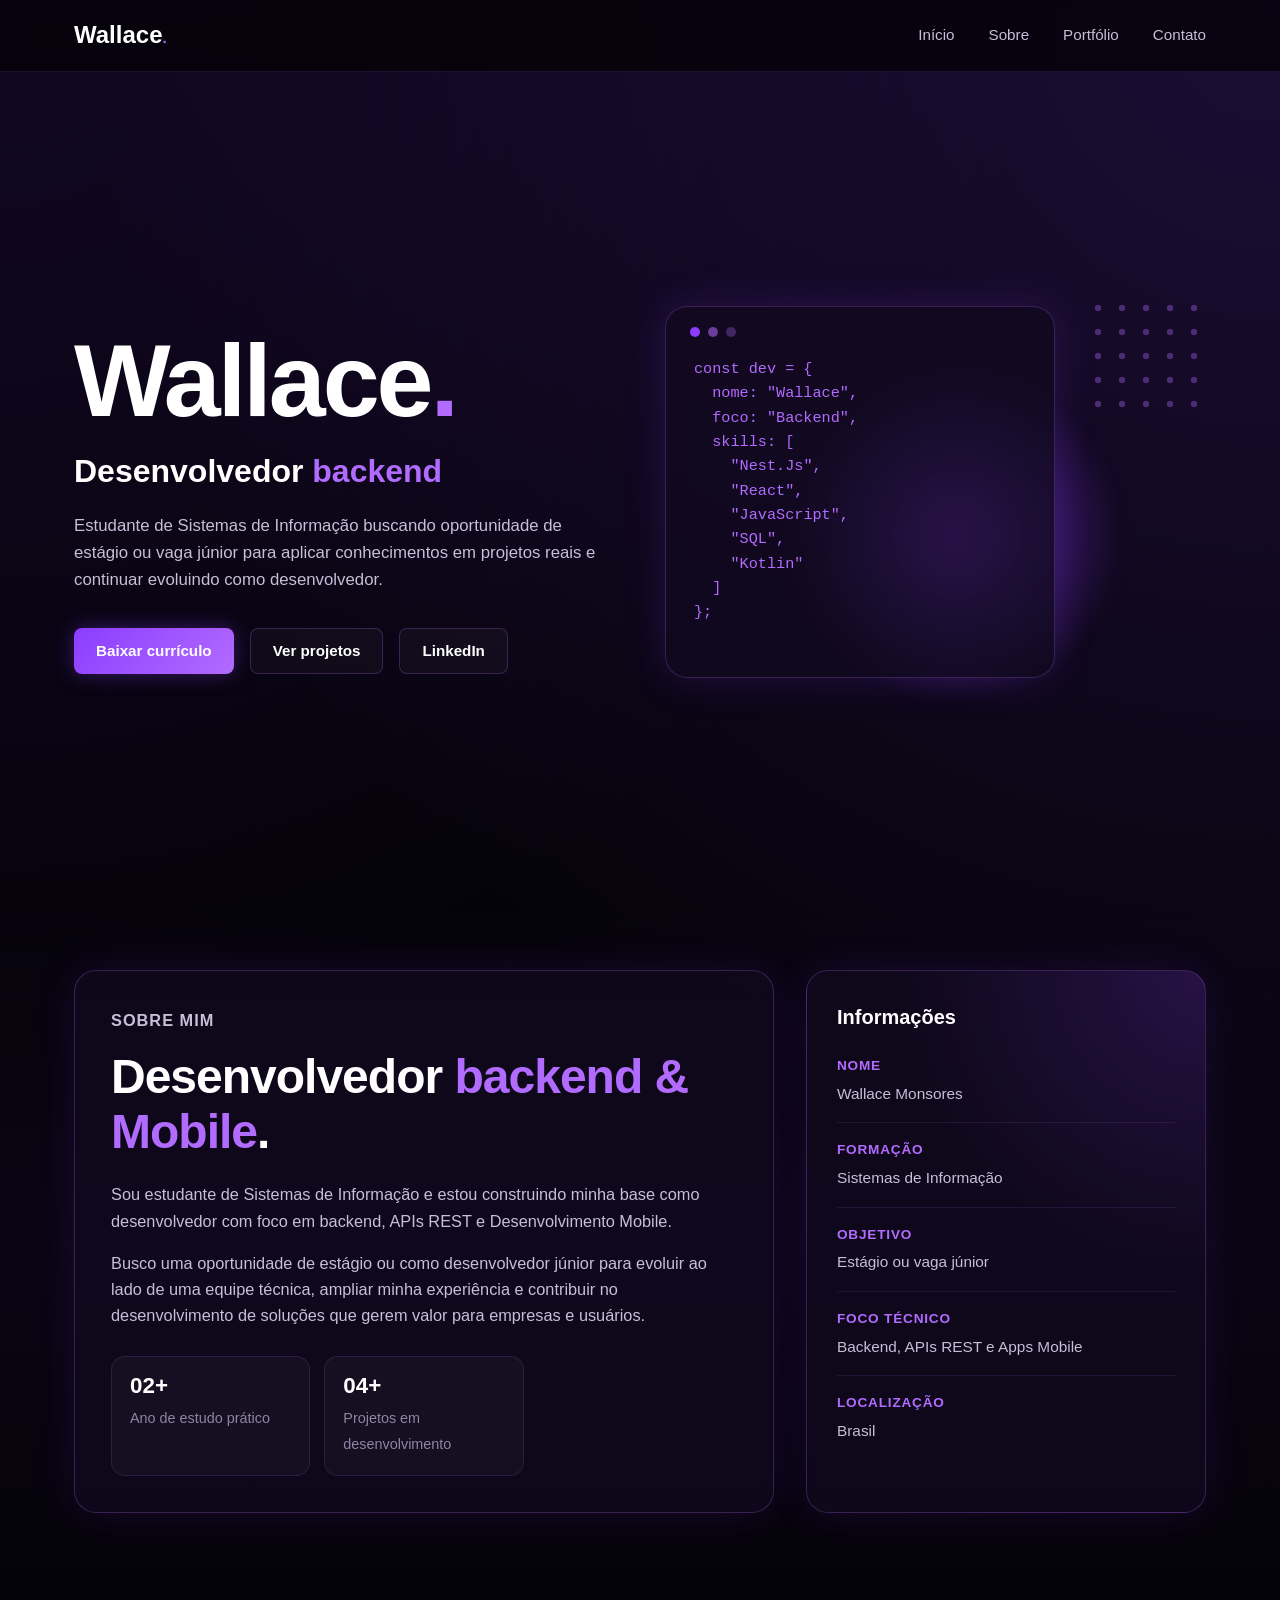
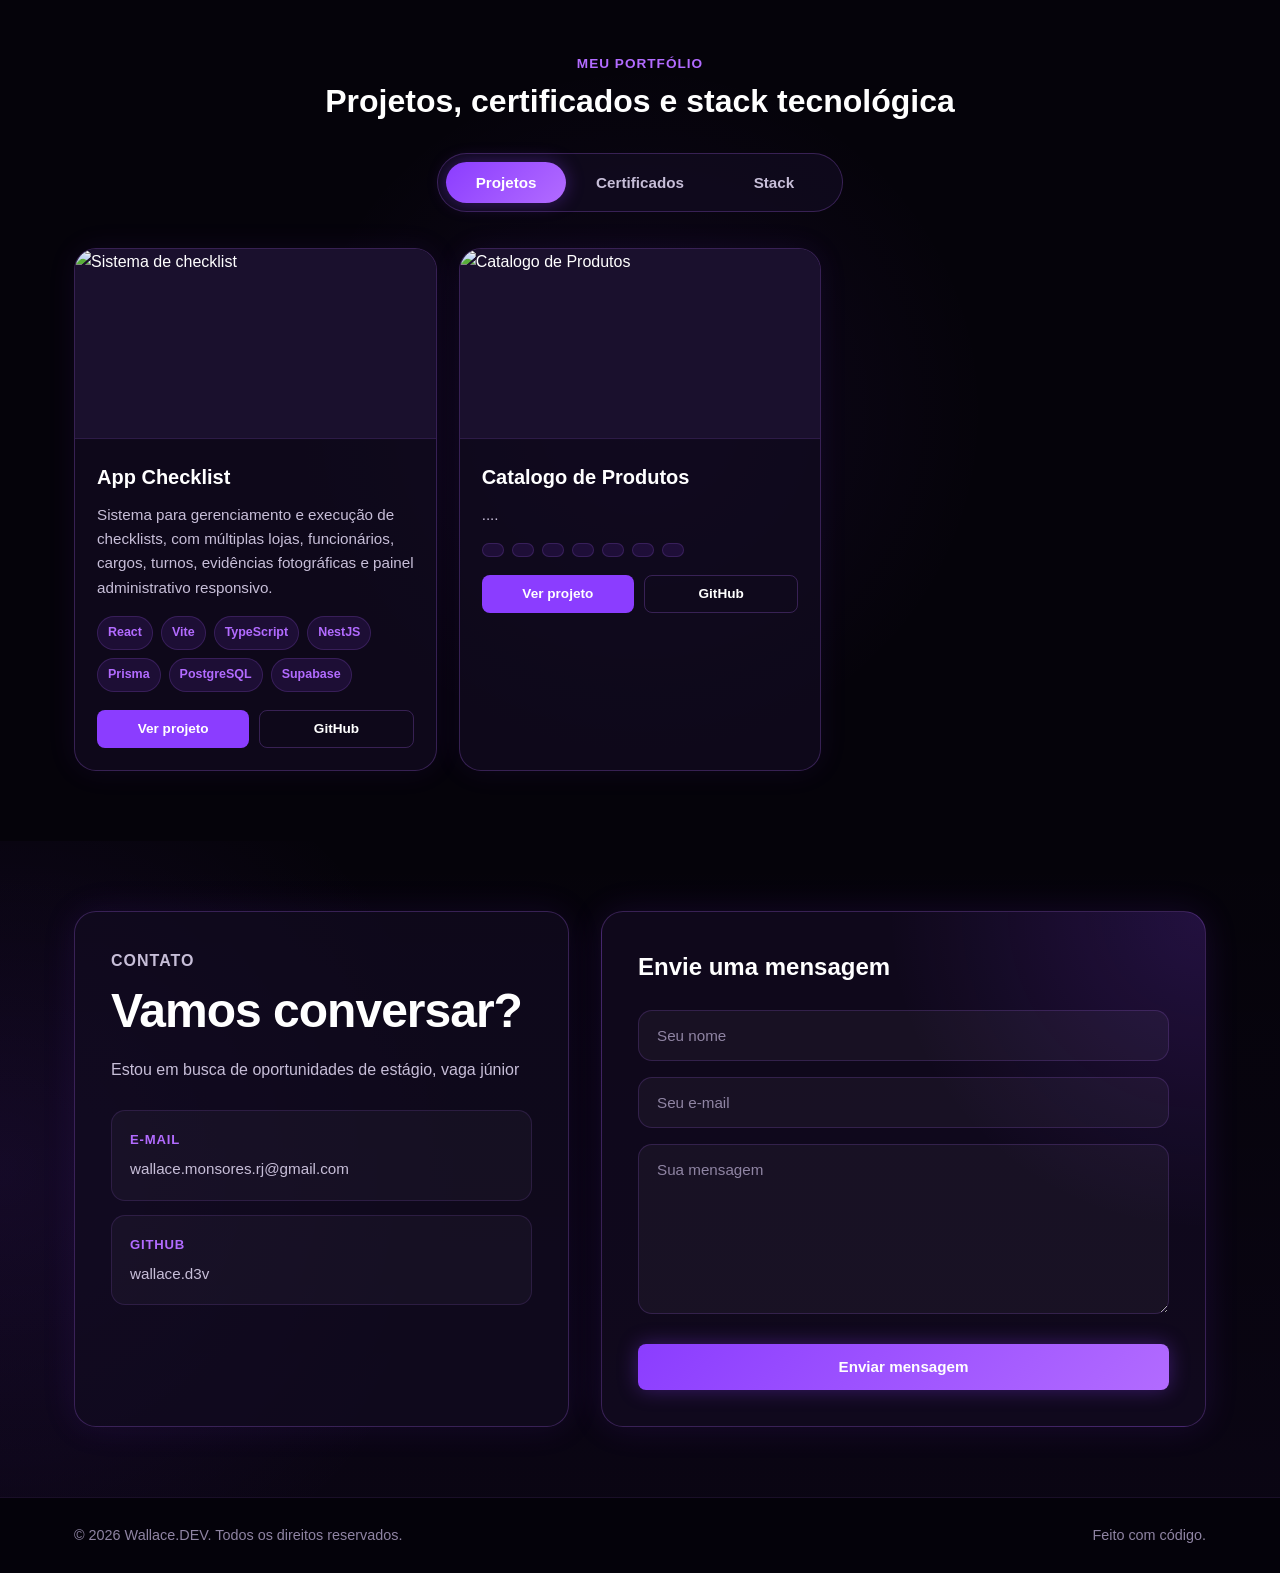
==== index.html @ c6992bb7 "commit " remoção de informações desnecessárias "" ====
<!DOCTYPE html>
<html lang="pt-BR">

<head>
    <meta charset="UTF-8">

    <meta name="viewport" content="width=device-width, initial-scale=1.0">

    <title>Wallace | Desenvolvedor em Formação</title>

    <link rel="stylesheet" href="css/base.css">
    <link rel="stylesheet" href="css/header.css">
    <link rel="stylesheet" href="css/hero.css">
    <link rel="stylesheet" href="css/sobre.css">
    <link rel="stylesheet" href="css/portfolio.css">
    <link rel="stylesheet" href="css/contato.css">
    <link rel="stylesheet" href="css/footer.css">
    <link rel="stylesheet" href="css/responsivo.css">
</head>

<body>

    <header class="cabecalho">
        <div class="container cabecalho__conteudo">

            <a href="#" class="logo">
                Wallace<span>.</span>
            </a>

            <nav class="menu" id="menu">
                <a href="#inicio">Início</a>
                <a href="#sobre">Sobre</a>
                <a href="#portfolio">Portfólio</a>
                <a href="#contato">Contato</a>
            </nav>

            <button class="botao-menu" id="botao-menu" aria-label="Abrir menu" type="button">
                ☰
            </button>

        </div>
    </header>

    <main>

        <section id="inicio" class="hero">
            <div class="container hero__conteudo">

                <div class="hero__texto">

                    <h1>Wallace<span>.</span></h1>

                    <h2>
                        Desenvolvedor
                        <strong>backend</strong> 
                    </h2>

                    <p class="hero__descricao">
                        Estudante de Sistemas de Informação buscando oportunidade de estágio
                        ou vaga júnior para aplicar conhecimentos em projetos reais e continuar
                        evoluindo como desenvolvedor.
                    </p>

                    <div class="hero__botoes">
                        <a href="assets/curriculo/curriculo-wallace.pdf" class="botao botao--principal" download>
                            Baixar currículo
                        </a>

                        <a href="#portfolio" class="botao botao--secundario">
                            Ver projetos
                        </a>

                        <a href="#" class="botao botao--secundario">
                            LinkedIn
                        </a>
                    </div>
                </div>

                <div class="hero__imagem">
                    <div class="card-codigo">
                        <pre>
const dev = {
  nome: "Wallace",
  foco: "Backend",
  skills: [
    "Nest.Js",
    "React",
    "JavaScript",
    "SQL",
    "Kotlin"
  ]
};
        </pre>
                    </div>

                    <img src="assets/img/perfil.png" alt="">
                </div>

            </div>
        </section>

        <section id="sobre" class="sobre">
            <div class="container sobre__conteudo">

                <div class="sobre__texto">
                    <p class="tag">Sobre mim</p>

                    <h2>
                        Desenvolvedor 
                        <span>backend & Mobile</span>.
                    </h2>

                    <p>
                        Sou estudante de Sistemas de Informação e estou construindo minha base
                        como desenvolvedor com foco em backend, APIs REST e Desenvolvimento Mobile.
                    </p>


                    <p>
                       Busco uma oportunidade de estágio ou como desenvolvedor júnior para evoluir ao lado de uma equipe técnica, ampliar minha experiência e contribuir no desenvolvimento de soluções que gerem valor para empresas e usuários.
                    </p>

                    <div class="sobre__destaques">
                        <div class="sobre__destaque">
                            <strong>02+</strong>
                            <span>Ano de estudo prático</span>
                        </div>

                        <div class="sobre__destaque">
                            <strong>04+</strong>
                            <span>Projetos em desenvolvimento</span>
                        </div>
                    </div>
                </div>

                <aside class="sobre__info">
                    <h3>Informações</h3>

                    <div class="sobre__info-lista">
                        <div class="sobre__info-item">
                            <strong>Nome</strong>
                            <span>Wallace Monsores</span>
                        </div>

                        <div class="sobre__info-item">
                            <strong>Formação</strong>
                            <span>Sistemas de Informação</span>
                        </div>

                        <div class="sobre__info-item">
                            <strong>Objetivo</strong>
                            <span>Estágio ou vaga júnior</span>
                        </div>

                        <div class="sobre__info-item">
                            <strong>Foco técnico</strong>
                            <span>Backend, APIs REST e Apps Mobile</span>
                        </div>

                        <div class="sobre__info-item">
                            <strong>Localização</strong>
                            <span>Brasil</span>
                        </div>
                    </div>
                </aside>

            </div>
        </section>

        <section id="portfolio" class="portfolio">
            <div class="container">

                <div class="secao-titulo">
                    <p class="tag">Meu portfólio</p>
                    <h2>Projetos, certificados e stack tecnológica</h2>
                </div>

                <div class="portfolio__abas">
                    <button class="aba ativa" data-aba="projetos">Projetos</button>
                    <button class="aba" data-aba="certificados">Certificados</button>
                    <button class="aba" data-aba="stack">Stack</button>
                </div>

                <!-- PROJETOS -->
                <div class="portfolio__conteudo ativo" id="projetos">
                    <div class="projetos-grid">

                        <!--App Checklist -->
                        <article class="projeto-card">
                            <div class="projeto-card__imagem">
                                <img src="assets/img/projetos/checklist.png" alt="Sistema de checklist ">
                            </div>

                            <div class="projeto-card__conteudo">
                                <h3>App Checklist </h3>

                                <p>
                                    Sistema para gerenciamento e execução de checklists, com múltiplas lojas, funcionários, cargos, turnos, evidências fotográficas e painel administrativo responsivo.
                                </p>

                                <div class="projeto-card__tecnologias">
                                    <span>React</span>
                                    <span>Vite</span>
                                    <span>TypeScript</span>
                                    <span>NestJS</span>
                                    <span>Prisma</span>
                                    <span>PostgreSQL</span>
                                    <span>Supabase </span>
                                </div>

                                <div class="projeto-card__botoes">
                                    <a href="#" target="_blank">Ver projeto</a>
                                    <a href="#" target="_blank">GitHub</a>
                                </div>
                            </div>

                            <!--Catalogo de Produtos-->
                            
                        </article>

                        <!--Catalogo de Produtos-->
                        <article class="projeto-card">
                            <div class="projeto-card__imagem">
                                <img src="assets/img/projetos/checklist.png" alt="Catalogo de Produtos">
                            </div>

                            <div class="projeto-card__conteudo">
                                <h3>Catalogo de Produtos</h3>

                                <p>
                                    ....
                                </p>

                                <div class="projeto-card__tecnologias">
                                    <span></span>
                                    <span></span>
                                    <span></span>
                                    <span></span>
                                    <span></span>
                                    <span></span>
                                    <span></span>
                                </div>

                                <div class="projeto-card__botoes">
                                    <a href="#" target="_blank">Ver projeto</a>
                                    <a href="#" target="_blank">GitHub</a>
                                </div>
                            </div>

                            <!--Catalogo de Produtos-->
                            
                        </article>
                    </div>
                </div>

                <!-- CERTIFICADOS -->
                <div class="portfolio__conteudo" id="certificados">
                    <div class="certificados-grid">

                        <article class="certificado-card">
                            <img src="assets/img/certificados/certificado-1.png" alt="Certificado de programação">

                            <div class="certificado-card__conteudo">
                                <h3>Curso técnico de TI - Faetec</h3>
                            </div>
                        </article>
                    </div>
                </div>

                <!-- STACK -->
                <div class="portfolio__conteudo" id="stack">
                    <div class="stack-blocos">

                        <article class="stack-bloco">
                            <h3>Frontend</h3>

                            <div class="stack-itens">
                                <div class="stack-item">
                                    <img src="assets/img/tecnologias/html-5.png" alt="HTML">
                                    <span>HTML</span>
                                </div>

                                <div class="stack-item">
                                    <img src="assets/img/tecnologias/css-3.png" alt="CSS">
                                    <span>CSS</span>
                                </div>

                                <div class="stack-item">
                                    <img src="assets/img/tecnologias/javaScript.png" alt="JavaScript">
                                    <span>JavaScript</span>
                                </div>
                            </div>
                        </article>

                        <article class="stack-bloco">
                            <h3>Backend</h3>

                            <div class="stack-itens">
                                <div class="stack-item">
                                    <img src="assets/img/tecnologias/node_js.png" alt="Node.js">
                                    <span>Node.js</span>
                                </div>

                                <div class="stack-item">
                                    <img src="assets/img/tecnologias/postgre.png" alt="PostgreSQL">
                                    <span>PostgreSQL</span>
                                </div>

                                <div class="stack-item">
                                    <img src="assets/img/tecnologias/python.png" alt="Python">
                                    <span>Python</span>
                                </div>
                            </div>
                        </article>

                        <article class="stack-bloco">
                            <h3>Mobile e ferramentas</h3>

                            <div class="stack-itens">
                                <div class="stack-item">
                                    <img src="assets/img/tecnologias/kotlin.png" alt="Kotlin">
                                    <span>Kotlin</span>
                                </div>

                                <div class="stack-item">
                                    <img src="assets/img/tecnologias/github.png" alt="GitHub">
                                    <span>GitHub</span>
                                </div>

                                <div class="stack-item">
                                    <img src="assets/img/tecnologias/linux.png" alt="Linux">
                                    <span>Linux</span>
                                </div>
                            </div>
                        </article>

                    </div>
                </div>

            </div>
        </section>

        <section id="contato" class="contato">
            <div class="container contato__conteudo">

                <div class="contato__info">
                    <p class="tag">Contato</p>

                    <h2>Vamos conversar?</h2>

                    <p>
                        Estou em busca de oportunidades de estágio, vaga júnior

                    </p>

                    <div class="contato__cards">
                        <div class="contato__card">
                            <strong>E-mail</strong>
                            <span>wallace.monsores.rj@gmail.com</span>
                        </div>
                        <!--    
            <div class="contato__card">
              <strong>LinkedIn</strong>
              <span>linkedin.com/in/seu-perfil</span>
            </div>
            -->

                        <div class="contato__card">
                            <strong>GitHub</strong>
                            <span><a href="https://github.com/wallace-d3v">wallace.d3v</a></span>
                        </div>
                    </div>
                </div>

                <form class="formulario-contato" action="https://formsubmit.co/wallace.monsores.rj@gmail.com"
                    method="POST">

                    <input type="hidden" name="_subject" value="Nova mensagem pelo portfólio">
                    <input type="hidden" name="_captcha" value="false">
                    <input type="hidden" name="_template" value="table">
                    <h3>Envie uma mensagem</h3>

                    <div class="campo">
                        <input type="text" name="nome" placeholder="Seu nome" aria-label="Seu nome" autocomplete="name" required>
                    </div>

                    <div class="campo">
                        <input type="email" name="email" placeholder="Seu e-mail" aria-label="Seu e-mail" autocomplete="email" required>
                    </div>

                    <div class="campo">
                        <textarea name="mensagem" placeholder="Sua mensagem" aria-label="Sua mensagem" required></textarea>
                    </div>

                    <button type="submit" class="botao botao--principal">
                        Enviar mensagem
                    </button>
                </form>

            </div>
        </section>

    </main>

    <footer class="rodape">
        <div class="container rodape__conteudo">
            <p>© 2026 Wallace.DEV. Todos os direitos reservados.</p>
            <p>Feito com código.</p>
        </div>
    </footer>

    <script src="js/menu-mobile.js"></script>
    <script src="js/abas-portfolio.js"></script>
    <script src="js/config.js"></script>
    <script src="js/main.js"></script>
</body>

</html>
---- css/base.css ----
/* ============================= */
/* RESET BÁSICO */
/* ============================= */

* {
  margin: 0;
  padding: 0;
  box-sizing: border-box;
}

/* ============================= */
/* VARIÁVEIS GLOBAIS */
/* ============================= */

:root {
  --cor-fundo: #05030a;
  --cor-fundo-secundaria: #0b0614;
  --cor-card: #120b20;
  --cor-card-clara: #1a102d;

  --cor-roxa: #8b3dff;
  --cor-roxa-clara: #b26bff;
  --cor-roxa-escura: #5c1fb8;

  --cor-texto: #ffffff;
  --cor-texto-suave: #c7bed8;
  --cor-texto-fraca: #8f84a3;

  --cor-borda: rgba(178, 107, 255, 0.25);
  --cor-sombra: rgba(139, 61, 255, 0.35);

  --fonte-principal: Arial, Helvetica, sans-serif;

  --largura-container: 1180px;

  --raio-pequeno: 8px;
  --raio-medio: 14px;
  --raio-grande: 22px;
}

/* ============================= */
/* CONFIGURAÇÕES GERAIS */
/* ============================= */

html {
  scroll-behavior: smooth;
}

body {
  font-family: var(--fonte-principal);
  background:
    radial-gradient(circle at top right, rgba(139, 61, 255, 0.18), transparent 35%),
    radial-gradient(circle at top left, rgba(92, 31, 184, 0.15), transparent 30%),
    var(--cor-fundo);
  color: var(--cor-texto);
  line-height: 1.6;
}

/* ============================= */
/* ELEMENTOS PADRÃO */
/* ============================= */

a {
  color: inherit;
  text-decoration: none;
}

img {
  max-width: 100%;
  display: block;
}

button,
input,
textarea {
  font-family: inherit;
}

button {
  cursor: pointer;
  border: none;
}

/* ============================= */
/* CONTAINER */
/* ============================= */

.container {
  width: 100%;
  max-width: var(--largura-container);
  margin: 0 auto;
  padding: 0 24px;
}

/* ============================= */
/* TAGS E TÍTULOS */
/* ============================= */

.tag {
  color: var(--cor-roxa-clara);
  font-weight: 700;
  text-transform: uppercase;
  letter-spacing: 1px;
  font-size: 0.85rem;
}

.secao-titulo {
  text-align: center;
  margin-bottom: 32px;
}

.secao-titulo h2 {
  font-size: 2rem;
  line-height: 1.2;
  margin-top: 8px;
}

/* ============================= */
/* BOTÕES */
/* ============================= */

.botao {
  display: inline-flex;
  align-items: center;
  justify-content: center;
  gap: 8px;

  min-height: 46px;
  padding: 0 22px;

  border-radius: var(--raio-pequeno);

  font-size: 0.95rem;
  font-weight: 700;

  transition: 0.2s ease;
}

.botao--principal {
  color: #ffffff;
  background: linear-gradient(135deg, var(--cor-roxa), var(--cor-roxa-clara));
  box-shadow: 0 0 20px var(--cor-sombra);
}

.botao--principal:hover {
  filter: brightness(1.1);
  transform: translateY(-2px);
}

.botao--secundario {
  color: var(--cor-texto);
  background: rgba(255, 255, 255, 0.03);
  border: 1px solid var(--cor-borda);
}

.botao--secundario:hover {
  border-color: var(--cor-roxa-clara);
  background: rgba(139, 61, 255, 0.12);
}

/* ============================= */
/* SEÇÕES */
/* ============================= */

section {
  padding: 70px 0;
}
---- css/header.css ----
/* ============================= */
/* CABEÇALHO */
/* ============================= */

.cabecalho {
  width: 100%;
  height: 72px;

  position: sticky;
  top: 0;
  z-index: 100;

  background: rgba(5, 3, 10, 0.85);
  backdrop-filter: blur(14px);

  border-bottom: 1px solid rgba(178, 107, 255, 0.12);
}

/* ============================= */
/* CONTEÚDO DO CABEÇALHO */
/* ============================= */

.cabecalho__conteudo {
  height: 100%;

  display: flex;
  align-items: center;
  justify-content: space-between;
}

/* ============================= */
/* LOGO */
/* ============================= */

.logo {
  font-size: 1.5rem;
  font-weight: 800;
  color: var(--cor-texto);
}

.logo span {
  color: var(--cor-roxa-clara);
  font-size: 0.95rem;
}

/* ============================= */
/* MENU */
/* ============================= */

.menu {
  display: flex;
  align-items: center;
  gap: 34px;
}

.menu a {
  color: var(--cor-texto-suave);
  font-size: 0.95rem;
  position: relative;
  transition: 0.2s ease;
}

.menu a:hover {
  color: var(--cor-texto);
}

.menu a::after {
  content: "";
  width: 0;
  height: 2px;

  position: absolute;
  left: 0;
  bottom: -8px;

  background: var(--cor-roxa-clara);
  transition: 0.2s ease;
}

.menu a:hover::after {
  width: 100%;
}

/* ============================= */
/* BOTÃO MENU MOBILE */
/* ============================= */

.botao-menu {
  display: none;

  width: 42px;
  height: 42px;

  color: var(--cor-texto);
  background: rgba(255, 255, 255, 0.04);
  border: 1px solid var(--cor-borda);
  border-radius: var(--raio-pequeno);

  font-size: 1.5rem;
}
---- css/hero.css ----
/* ============================= */
/* HERO */
/* ============================= */

.hero {
  min-height: calc(100vh - 72px);
  display: flex;
  align-items: center;
  padding-top: 70px;
  padding-bottom: 50px;
}

/* ============================= */
/* CONTEÚDO DO HERO */
/* ============================= */

.hero__conteudo {
  display: grid;
  grid-template-columns: 1fr 1fr;
  align-items: center;
  gap: 50px;
}

/* ============================= */
/* TEXTO */
/* ============================= */

.hero__texto h1 {
  font-size: clamp(3.5rem, 8vw, 6.5rem);
  line-height: 1;
  margin: 12px 0 18px;
  letter-spacing: -3px;
}

.hero__texto h1 span {
  color: var(--cor-roxa-clara);
}

.hero__texto h2 {
  max-width: 620px;
  color: var(--cor-texto);
  font-size: clamp(1.35rem, 3vw, 2rem);
  line-height: 1.35;
  font-weight: 700;
}

.hero__texto h2 strong {
  color: var(--cor-roxa-clara);
}

.hero__descricao {
  max-width: 560px;
  margin-top: 20px;
  color: var(--cor-texto-suave);
  font-size: 1.05rem;
}

/* ============================= */
/* BOTÕES */
/* ============================= */

.hero__botoes {
  display: flex;
  flex-wrap: wrap;
  gap: 16px;
  margin-top: 34px;
}

/* ============================= */
/* ÁREA DA IMAGEM */
/* ============================= */

.hero__imagem {
  position: relative;
  min-height: 520px;

  display: flex;
  align-items: flex-end;
  justify-content: center;
}

/* Brilho roxo atrás da foto */
.hero__imagem::before {
  content: "";
  width: 360px;
  height: 360px;

  position: absolute;
  right: 70px;
  bottom: 40px;
  z-index: 1;

  background: radial-gradient(circle, rgba(139, 61, 255, 0.65), transparent 65%);
  filter: blur(8px);
}

/* Pontinhos decorativos */
.hero__imagem::after {
  content: "";
  width: 120px;
  height: 120px;

  position: absolute;
  right: 0;
  top: 60px;
  z-index: 1;

  background-image: radial-gradient(var(--cor-roxa-clara) 3px, transparent 3px);
  background-size: 24px 24px;
  opacity: 0.35;
}

/* ============================= */
/* CARD DE CÓDIGO */
/* ============================= */

.card-codigo {
  width: 390px;
  min-height: 280px;

  position: absolute;
  left: 0;
  top: 70px;
  z-index: 2;

  padding: 28px;

  background: rgba(18, 11, 32, 0.72);
  border: 1px solid var(--cor-borda);
  border-radius: var(--raio-grande);
  backdrop-filter: blur(12px);

  box-shadow: 0 0 40px rgba(139, 61, 255, 0.18);
}

.card-codigo::before {
  content: "";
  width: 10px;
  height: 10px;

  position: absolute;
  top: 20px;
  left: 24px;

  background: var(--cor-roxa);
  border-radius: 50%;

  box-shadow:
    18px 0 0 rgba(178, 107, 255, 0.55),
    36px 0 0 rgba(178, 107, 255, 0.3);
}

.card-codigo pre {
  margin-top: 22px;
  color: var(--cor-roxa-clara);
  font-size: 0.95rem;
  line-height: 1.6;
  white-space: pre-wrap;
}

/* ============================= */
/* FOTO */
/* ============================= */

.hero__imagem img {
  position: relative;
  z-index: 3;

  width: min(440px, 100%);
  object-fit: contain;

  filter: drop-shadow(0 0 35px rgba(139, 61, 255, 0.35));
}
---- css/sobre.css ----
/* ============================= */
/* SOBRE */
/* ============================= */

.sobre {
  background:
    linear-gradient(
      180deg,
      transparent,
      rgba(139, 61, 255, 0.04),
      transparent
    );
}

/* ============================= */
/* CONTEÚDO */
/* ============================= */

.sobre__conteudo {
  display: grid;
  grid-template-columns: 1.4fr 0.8fr;
  gap: 32px;
  align-items: stretch;
}

/* ============================= */
/* BLOCO DE TEXTO */
/* ============================= */

.sobre__texto {
  padding: 36px;

  background: rgba(18, 11, 32, 0.72);
  border: 1px solid var(--cor-borda);
  border-radius: var(--raio-grande);

  box-shadow: 0 0 40px rgba(139, 61, 255, 0.12);
}

.sobre__texto h2 {
  max-width: 720px;
  margin-top: 10px;
  margin-bottom: 22px;

  font-size: clamp(1.8rem, 4vw, 3rem);
  line-height: 1.15;
  letter-spacing: -1px;
}

.sobre__texto h2 span {
  color: var(--cor-roxa-clara);
}

.sobre__texto p {
  color: var(--cor-texto-suave);
  font-size: 1.02rem;
  margin-bottom: 16px;
}

/* ============================= */
/* LISTA DE DESTAQUES */
/* ============================= */

.sobre__destaques {
  display: grid;
  grid-template-columns: repeat(3, 1fr);
  gap: 14px;

  margin-top: 28px;
}

.sobre__destaque {
  padding: 18px;

  background: rgba(255, 255, 255, 0.03);
  border: 1px solid rgba(178, 107, 255, 0.15);
  border-radius: var(--raio-medio);
}

.sobre__destaque strong {
  display: block;
  color: var(--cor-texto);
  font-size: 1.4rem;
  line-height: 1;
  margin-bottom: 8px;
}

.sobre__destaque span {
  color: var(--cor-texto-fraca);
  font-size: 0.9rem;
}

/* ============================= */
/* CARD DE INFORMAÇÕES */
/* ============================= */

.sobre__info {
  padding: 30px;

  background:
    radial-gradient(circle at top right, rgba(139, 61, 255, 0.18), transparent 45%),
    rgba(18, 11, 32, 0.72);

  border: 1px solid var(--cor-borda);
  border-radius: var(--raio-grande);

  box-shadow: 0 0 40px rgba(139, 61, 255, 0.12);
}

.sobre__info h3 {
  margin-bottom: 22px;
  font-size: 1.25rem;
}

.sobre__info-lista {
  display: flex;
  flex-direction: column;
  gap: 16px;
}

.sobre__info-item {
  padding-bottom: 16px;
  border-bottom: 1px solid rgba(178, 107, 255, 0.12);
}

.sobre__info-item:last-child {
  padding-bottom: 0;
  border-bottom: none;
}

.sobre__info-item strong {
  display: block;
  margin-bottom: 4px;

  color: var(--cor-roxa-clara);
  font-size: 0.85rem;
  text-transform: uppercase;
  letter-spacing: 0.8px;
}

.sobre__info-item span {
  color: var(--cor-texto-suave);
  font-size: 0.96rem;
}
---- css/portfolio.css ----
/* ============================= */
/* PORTFÓLIO */
/* ============================= */

.portfolio {
  background:
    radial-gradient(circle at center, rgba(139, 61, 255, 0.08), transparent 45%);
}

/* ============================= */
/* ABAS */
/* ============================= */

.portfolio__abas {
  width: fit-content;
  margin: 0 auto 36px;
  padding: 8px;

  display: flex;
  gap: 8px;

  background: rgba(18, 11, 32, 0.75);
  border: 1px solid var(--cor-borda);
  border-radius: 999px;
}

.aba {
  min-width: 120px;
  padding: 12px 22px;

  color: var(--cor-texto-suave);
  background: transparent;
  border-radius: 999px;

  font-size: 0.95rem;
  font-weight: 700;

  transition: 0.2s ease;
}

.aba:hover {
  color: var(--cor-texto);
  background: rgba(139, 61, 255, 0.12);
}

.aba.ativa {
  color: #ffffff;
  background: linear-gradient(135deg, var(--cor-roxa), var(--cor-roxa-clara));
  box-shadow: 0 0 18px rgba(139, 61, 255, 0.35);
}

/* ============================= */
/* CONTEÚDO DAS ABAS */
/* ============================= */

.portfolio__conteudo {
  display: none;
}

.portfolio__conteudo.ativo {
  display: block;
}

/* ============================= */
/* GRID DOS PROJETOS */
/* ============================= */

.projetos-grid {
  display: grid;
  grid-template-columns: repeat(3, 1fr);
  gap: 22px;
}

/* ============================= */
/* CARD DE PROJETO */
/* ============================= */

.projeto-card {
  overflow: hidden;

  background: rgba(18, 11, 32, 0.75);
  border: 1px solid var(--cor-borda);
  border-radius: var(--raio-grande);

  box-shadow: 0 0 30px rgba(139, 61, 255, 0.08);
}

.projeto-card__imagem {
  height: 190px;
  overflow: hidden;

  background: var(--cor-card-clara);
  border-bottom: 1px solid rgba(178, 107, 255, 0.12);
}

.projeto-card__imagem img {
  width: 100%;
  height: 100%;
  object-fit: cover;
}

.projeto-card__conteudo {
  padding: 22px;
}

.projeto-card__conteudo h3 {
  margin-bottom: 10px;

  color: var(--cor-texto);
  font-size: 1.25rem;
}

.projeto-card__conteudo p {
  color: var(--cor-texto-suave);
  font-size: 0.95rem;
  margin-bottom: 16px;
}

/* ============================= */
/* TECNOLOGIAS DO CARD */
/* ============================= */

.projeto-card__tecnologias {
  display: flex;
  flex-wrap: wrap;
  gap: 8px;

  margin-bottom: 18px;
}

.projeto-card__tecnologias span {
  padding: 6px 10px;

  color: var(--cor-roxa-clara);
  background: rgba(139, 61, 255, 0.12);
  border: 1px solid rgba(178, 107, 255, 0.18);
  border-radius: 999px;

  font-size: 0.78rem;
  font-weight: 700;
}

/* ============================= */
/* BOTÕES DO CARD */
/* ============================= */

.projeto-card__botoes {
  display: flex;
  gap: 10px;
}

.projeto-card__botoes a {
  flex: 1;
  min-height: 38px;

  display: inline-flex;
  align-items: center;
  justify-content: center;

  border-radius: var(--raio-pequeno);

  font-size: 0.85rem;
  font-weight: 700;
}

.projeto-card__botoes a:first-child {
  color: #ffffff;
  background: var(--cor-roxa);
}

.projeto-card__botoes a:last-child {
  color: var(--cor-texto);
  border: 1px solid var(--cor-borda);
}

/* ============================= */
/* CERTIFICADOS */
/* ============================= */

.certificados-grid {
  display: grid;
  grid-template-columns: repeat(3, 1fr);
  gap: 22px;
}

.certificado-card {
  overflow: hidden;

  background: rgba(18, 11, 32, 0.75);
  border: 1px solid var(--cor-borda);
  border-radius: var(--raio-grande);
}

.certificado-card img {
  width: 100%;
  height: 210px;
  object-fit: cover;

  border-bottom: 1px solid rgba(178, 107, 255, 0.12);
}

.certificado-card__conteudo {
  padding: 18px;
}

.certificado-card__conteudo h3 {
  font-size: 1.05rem;
  margin-bottom: 6px;
}

.certificado-card__conteudo p {
  color: var(--cor-texto-suave);
  font-size: 0.9rem;
}

/* ============================= */
/* STACK */
/* ============================= */

.stack-blocos {
  display: grid;
  grid-template-columns: repeat(3, 1fr);
  gap: 22px;
}

.stack-bloco {
  padding: 24px;

  background: rgba(18, 11, 32, 0.75);
  border: 1px solid var(--cor-borda);
  border-radius: var(--raio-grande);

  box-shadow: 0 0 30px rgba(139, 61, 255, 0.08);
}

.stack-bloco h3 {
  margin-bottom: 18px;
  font-size: 1.2rem;
}

.stack-itens {
  display: grid;
  grid-template-columns: repeat(3, 1fr);
  gap: 14px;
}

.stack-item {
  min-height: 96px;
  aspect-ratio: 1;
  padding: 0;

  display: flex;
  align-items: center;
  justify-content: center;

  background: rgba(255, 255, 255, 0.03);
  border: 1px solid rgba(178, 107, 255, 0.12);
  border-radius: var(--raio-medio);
}

.stack-item img {
  width: 100%;
  height: 100%;
  object-fit: contain;
  display: block;
}

.stack-item span {
  display: none;
}
---- css/contato.css ----
/* ============================= */
/* CONTATO */
/* ============================= */

.contato {
  background:
    radial-gradient(circle at left, rgba(139, 61, 255, 0.10), transparent 35%),
    linear-gradient(
      180deg,
      transparent,
      rgba(139, 61, 255, 0.04)
    );
}

/* ============================= */
/* CONTEÚDO DO CONTATO */
/* ============================= */

.contato__conteudo {
  display: grid;
  grid-template-columns: 0.9fr 1.1fr;
  gap: 32px;
  align-items: stretch;
}

/* ============================= */
/* INFORMAÇÕES */
/* ============================= */

.contato__info {
  padding: 36px;

  background: rgba(18, 11, 32, 0.75);
  border: 1px solid var(--cor-borda);
  border-radius: var(--raio-grande);

  box-shadow: 0 0 35px rgba(139, 61, 255, 0.10);
}

.contato__info h2 {
  margin-top: 10px;
  margin-bottom: 18px;

  font-size: clamp(1.9rem, 4vw, 3rem);
  line-height: 1.15;
  letter-spacing: -1px;
}

.contato__info p {
  color: var(--cor-texto-suave);
  font-size: 1rem;
}

/* ============================= */
/* CARDS DE CONTATO */
/* ============================= */

.contato__cards {
  display: flex;
  flex-direction: column;
  gap: 14px;

  margin-top: 28px;
}

.contato__card {
  padding: 18px;

  background: rgba(255, 255, 255, 0.03);
  border: 1px solid rgba(178, 107, 255, 0.14);
  border-radius: var(--raio-medio);
}

.contato__card strong {
  display: block;

  color: var(--cor-roxa-clara);
  font-size: 0.82rem;
  text-transform: uppercase;
  letter-spacing: 0.8px;
  margin-bottom: 6px;
}

.contato__card span {
  color: var(--cor-texto-suave);
  font-size: 0.95rem;
  word-break: break-word;
}

/* ============================= */
/* FORMULÁRIO */
/* ============================= */

.formulario-contato {
  padding: 36px;

  background:
    radial-gradient(circle at top right, rgba(139, 61, 255, 0.16), transparent 40%),
    rgba(18, 11, 32, 0.78);

  border: 1px solid var(--cor-borda);
  border-radius: var(--raio-grande);

  box-shadow: 0 0 35px rgba(139, 61, 255, 0.12);
}

.formulario-contato h3 {
  margin-bottom: 24px;

  color: var(--cor-texto);
  font-size: 1.5rem;
}

/* ============================= */
/* CAMPOS */
/* ============================= */

.campo {
  margin-bottom: 16px;
}

.campo input,
.campo textarea {
  width: 100%;

  padding: 16px 18px;

  color: var(--cor-texto);
  background: rgba(255, 255, 255, 0.04);

  border: 1px solid rgba(178, 107, 255, 0.18);
  border-radius: var(--raio-medio);

  font-size: 0.95rem;
  outline: none;

  transition: 0.2s ease;
}

.campo input::placeholder,
.campo textarea::placeholder {
  color: var(--cor-texto-fraca);
}

.campo input:focus,
.campo textarea:focus {
  border-color: var(--cor-roxa-clara);
  box-shadow: 0 0 0 3px rgba(139, 61, 255, 0.14);
}

.campo textarea {
  min-height: 170px;
  resize: vertical;
}

/* ============================= */
/* BOTÃO DO FORMULÁRIO */
/* ============================= */

.formulario-contato .botao {
  width: 100%;
  margin-top: 6px;
}
---- css/footer.css ----
/* ============================= */
/* RODAPÉ */
/* ============================= */

.rodape {
  padding: 26px 0;

  background: rgba(5, 3, 10, 0.95);
  border-top: 1px solid rgba(178, 107, 255, 0.12);
}

.rodape__conteudo {
  display: flex;
  align-items: center;
  justify-content: space-between;
  gap: 18px;
}

.rodape p {
  color: var(--cor-texto-fraca);
  font-size: 0.9rem;
}
---- css/responsivo.css ----
/* ============================= */
/* TABLET E TELAS MÉDIAS */
/* ============================= */

@media (max-width: 980px) {
  .hero__conteudo,
  .sobre__conteudo,
  .contato__conteudo {
    grid-template-columns: 1fr;
  }

  .hero {
    min-height: auto;
    padding-top: 90px;
  }

  .hero__texto {
    text-align: center;
  }

  .hero__descricao {
    margin-left: auto;
    margin-right: auto;
  }

  .hero__botoes {
    justify-content: center;
  }

  .hero__imagem {
    min-height: 470px;
  }

  .card-codigo {
    left: 50%;
    transform: translateX(-65%);
  }

  .projetos-grid,
  .certificados-grid,
  .stack-blocos {
    grid-template-columns: repeat(2, 1fr);
  }

  .sobre__destaques {
    grid-template-columns: repeat(3, 1fr);
  }
}

/* ============================= */
/* CELULAR */
/* ============================= */

@media (max-width: 768px) {
  section {
    padding: 54px 0;
  }

  .container {
    padding: 0 18px;
  }

  /* ============================= */
  /* HEADER MOBILE */
  /* ============================= */

  .cabecalho {
    height: 68px;
  }

  .botao-menu {
    display: flex;
    align-items: center;
    justify-content: center;
  }

  .menu {
    width: calc(100% - 36px);

    position: absolute;
    top: 78px;
    left: 18px;

    display: none;
    flex-direction: column;
    align-items: stretch;
    gap: 0;

    padding: 12px;

    background: rgba(18, 11, 32, 0.98);
    border: 1px solid var(--cor-borda);
    border-radius: var(--raio-medio);

    box-shadow: 0 20px 40px rgba(0, 0, 0, 0.35);
  }

  .menu.menu--aberto {
    display: flex;
  }

  .menu a {
    padding: 14px 12px;
    border-radius: var(--raio-pequeno);
  }

  .menu a:hover {
    background: rgba(139, 61, 255, 0.12);
  }

  .menu a::after {
    display: none;
  }

  /* ============================= */
  /* HERO MOBILE */
  /* ============================= */

  .hero {
    padding-top: 76px;
  }

  .hero__conteudo {
    gap: 34px;
  }

  .hero__texto h1 {
    letter-spacing: -2px;
  }

  .hero__texto h2 {
    font-size: 1.35rem;
  }

  .hero__descricao {
    font-size: 0.98rem;
  }

  .hero__botoes {
    flex-direction: column;
  }

  .hero__botoes .botao {
    width: 100%;
  }

  .hero__imagem {
    min-height: 410px;
    align-items: flex-end;
  }

  .hero__imagem::before {
    width: 280px;
    height: 280px;
    right: 50%;
    bottom: 30px;
    transform: translateX(50%);
  }

  .hero__imagem::after {
    width: 90px;
    height: 90px;
    right: 12px;
    top: 36px;
    background-size: 20px 20px;
  }

  .card-codigo {
    width: 280px;
    min-height: 230px;

    left: 50%;
    top: 35px;
    transform: translateX(-58%);

    padding: 22px;
  }

  .card-codigo pre {
    font-size: 0.78rem;
    line-height: 1.55;
  }

  .hero__imagem img {
    width: min(320px, 92%);
  }

  /* ============================= */
  /* SOBRE MOBILE */
  /* ============================= */

  .sobre__texto,
  .sobre__info,
  .contato__info,
  .formulario-contato {
    padding: 26px;
  }

  .sobre__destaques {
    grid-template-columns: 1fr;
  }

  .sobre__destaque strong {
    font-size: 1.2rem;
  }

  /* ============================= */
  /* PORTFÓLIO MOBILE */
  /* ============================= */

  .secao-titulo h2 {
    font-size: 1.65rem;
  }

  .portfolio__abas {
    width: 100%;
    overflow-x: auto;
    justify-content: flex-start;

    border-radius: var(--raio-medio);
  }

  .aba {
    min-width: max-content;
    padding: 11px 18px;
  }

  .projetos-grid,
  .certificados-grid,
  .stack-blocos {
    grid-template-columns: 1fr;
  }

  .projeto-card__imagem {
    height: 180px;
  }

  .certificado-card img {
    height: 190px;
  }

  .stack-itens {
    grid-template-columns: repeat(3, 1fr);
  }

  /* ============================= */
  /* CONTATO MOBILE */
  /* ============================= */

  .contato__info h2 {
    font-size: 1.8rem;
  }

  .campo textarea {
    min-height: 150px;
  }

  /* ============================= */
  /* RODAPÉ MOBILE */
  /* ============================= */

  .rodape__conteudo {
    flex-direction: column;
    text-align: center;
  }
}

/* ============================= */
/* CELULARES PEQUENOS */
/* ============================= */

@media (max-width: 430px) {
  .logo {
    font-size: 1.25rem;
  }

  .hero__texto h1 {
    font-size: 3.2rem;
  }

  .hero__texto h2 {
    font-size: 1.18rem;
  }

  .hero__imagem {
    min-height: 360px;
  }

  .card-codigo {
    width: 250px;
    min-height: 210px;
    transform: translateX(-54%);
  }

  .card-codigo pre {
    font-size: 0.7rem;
  }

  .hero__imagem img {
    width: min(280px, 94%);
  }

  .projeto-card__botoes {
    flex-direction: column;
  }

  .stack-itens {
    grid-template-columns: repeat(2, 1fr);
  }
}
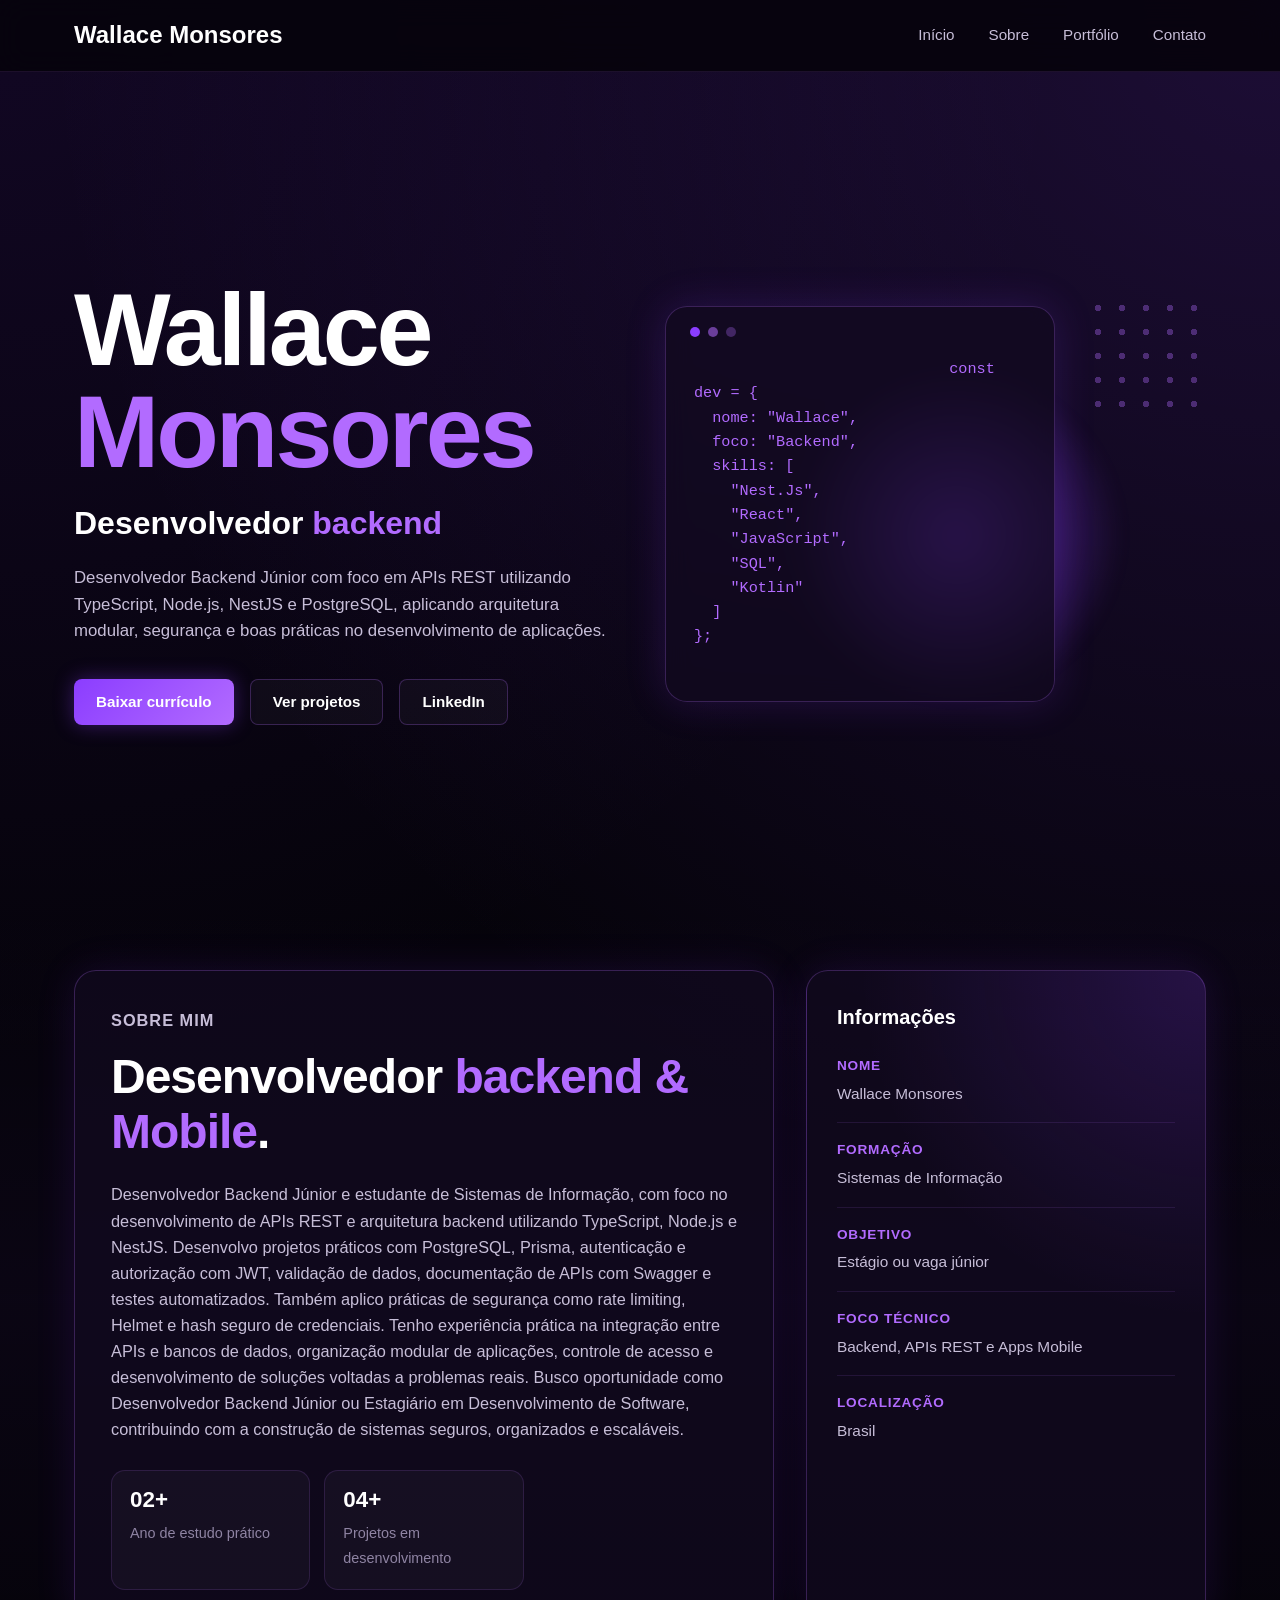
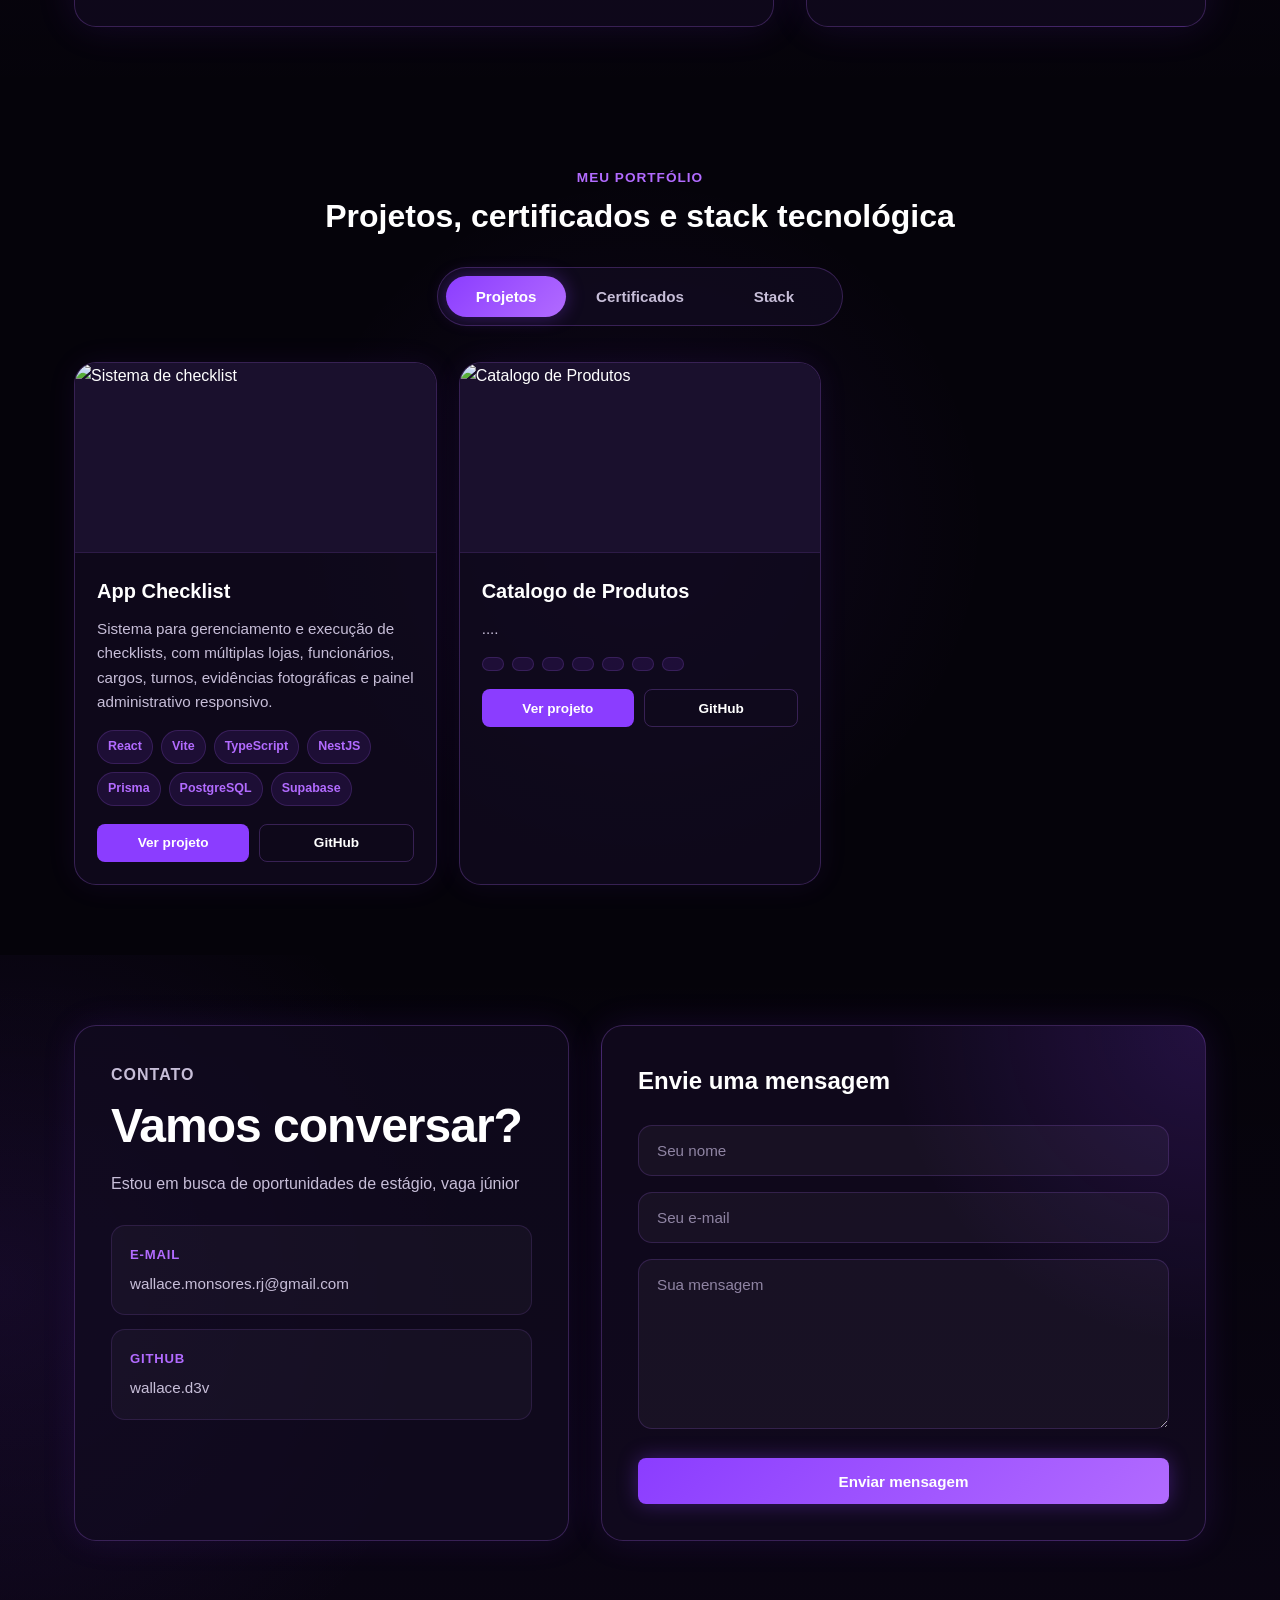
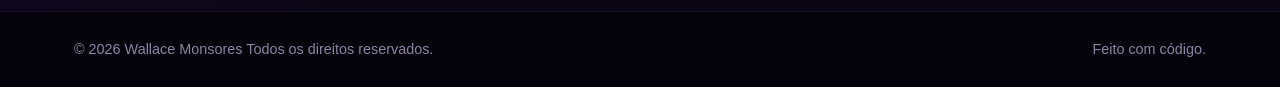
==== commit 116308d9: "commit message: logo das stacks" ====
--- a/index.html
+++ b/index.html
@@ -6,7 +6,7 @@
 
     <meta name="viewport" content="width=device-width, initial-scale=1.0">
 
-    <title>Wallace | Desenvolvedor em Formação</title>
+    <title>Wallace Monsores | Desenvolvedor Backend Júnior</title>
 
     <link rel="stylesheet" href="css/base.css">
     <link rel="stylesheet" href="css/header.css">
@@ -24,7 +24,7 @@
         <div class="container cabecalho__conteudo">
 
             <a href="#" class="logo">
-                Wallace<span>.</span>
+                Wallace Monsores<span></span>
             </a>
 
             <nav class="menu" id="menu">
@@ -48,7 +48,7 @@
 
                 <div class="hero__texto">
 
-                    <h1>Wallace<span>.</span></h1>
+                    <h1>Wallace<span> Monsores</span></h1>
 
                     <h2>
                         Desenvolvedor
@@ -56,9 +56,7 @@
                     </h2>
 
                     <p class="hero__descricao">
-                        Estudante de Sistemas de Informação buscando oportunidade de estágio
-                        ou vaga júnior para aplicar conhecimentos em projetos reais e continuar
-                        evoluindo como desenvolvedor.
+                        Desenvolvedor Backend Júnior com foco em APIs REST utilizando TypeScript, Node.js, NestJS e PostgreSQL, aplicando arquitetura modular, segurança e boas práticas no desenvolvimento de aplicações.
                     </p>
 
                     <div class="hero__botoes">
@@ -79,7 +77,7 @@
                 <div class="hero__imagem">
                     <div class="card-codigo">
                         <pre>
-const dev = {
+                            const dev = {
   nome: "Wallace",
   foco: "Backend",
   skills: [
@@ -90,7 +88,7 @@
     "Kotlin"
   ]
 };
-        </pre>
+                         </pre>
                     </div>
 
                     <img src="assets/img/perfil.png" alt="">
@@ -111,13 +109,14 @@
                     </h2>
 
                     <p>
-                        Sou estudante de Sistemas de Informação e estou construindo minha base
-                        como desenvolvedor com foco em backend, APIs REST e Desenvolvimento Mobile.
-                    </p>
-
-
-                    <p>
-                       Busco uma oportunidade de estágio ou como desenvolvedor júnior para evoluir ao lado de uma equipe técnica, ampliar minha experiência e contribuir no desenvolvimento de soluções que gerem valor para empresas e usuários.
+                        Desenvolvedor Backend Júnior e estudante de Sistemas de Informação, com foco no desenvolvimento de APIs REST e arquitetura backend utilizando TypeScript, Node.js e NestJS.
+
+                        Desenvolvo projetos práticos com PostgreSQL, Prisma, autenticação e autorização com JWT, validação de dados, documentação de APIs com Swagger e testes automatizados. Também aplico práticas de segurança como rate limiting, Helmet e hash seguro de credenciais.
+
+                        Tenho experiência prática na integração entre APIs e bancos de dados, organização modular de aplicações, controle de acesso e desenvolvimento de soluções voltadas a problemas reais.
+
+                        Busco oportunidade como Desenvolvedor Backend Júnior ou Estagiário em Desenvolvimento de Software, contribuindo com a construção de sistemas seguros, organizados e escaláveis.
+
                     </p>
 
                     <div class="sobre__destaques">
@@ -286,8 +285,8 @@
                                 </div>
 
                                 <div class="stack-item">
-                                    <img src="assets/img/tecnologias/javaScript.png" alt="JavaScript">
-                                    <span>JavaScript</span>
+                                    <img src="assets/img/tecnologias/React.png" alt="React">
+                                    <span>React</span>
                                 </div>
                             </div>
                         </article>
@@ -306,9 +305,9 @@
                                     <span>PostgreSQL</span>
                                 </div>
 
-                                <div class="stack-item">
-                                    <img src="assets/img/tecnologias/python.png" alt="Python">
-                                    <span>Python</span>
+                                 <div class="stack-item">
+                                    <img src="assets/img/tecnologias/nestjs.png" alt="CSS">
+                                    <span>CSS</span>
                                 </div>
                             </div>
                         </article>
@@ -358,12 +357,7 @@
                             <strong>E-mail</strong>
                             <span>wallace.monsores.rj@gmail.com</span>
                         </div>
-                        <!--    
-            <div class="contato__card">
-              <strong>LinkedIn</strong>
-              <span>linkedin.com/in/seu-perfil</span>
-            </div>
-            -->
+            
 
                         <div class="contato__card">
                             <strong>GitHub</strong>
@@ -404,7 +398,7 @@
 
     <footer class="rodape">
         <div class="container rodape__conteudo">
-            <p>© 2026 Wallace.DEV. Todos os direitos reservados.</p>
+            <p>© 2026 Wallace Monsores Todos os direitos reservados.</p>
             <p>Feito com código.</p>
         </div>
     </footer>
